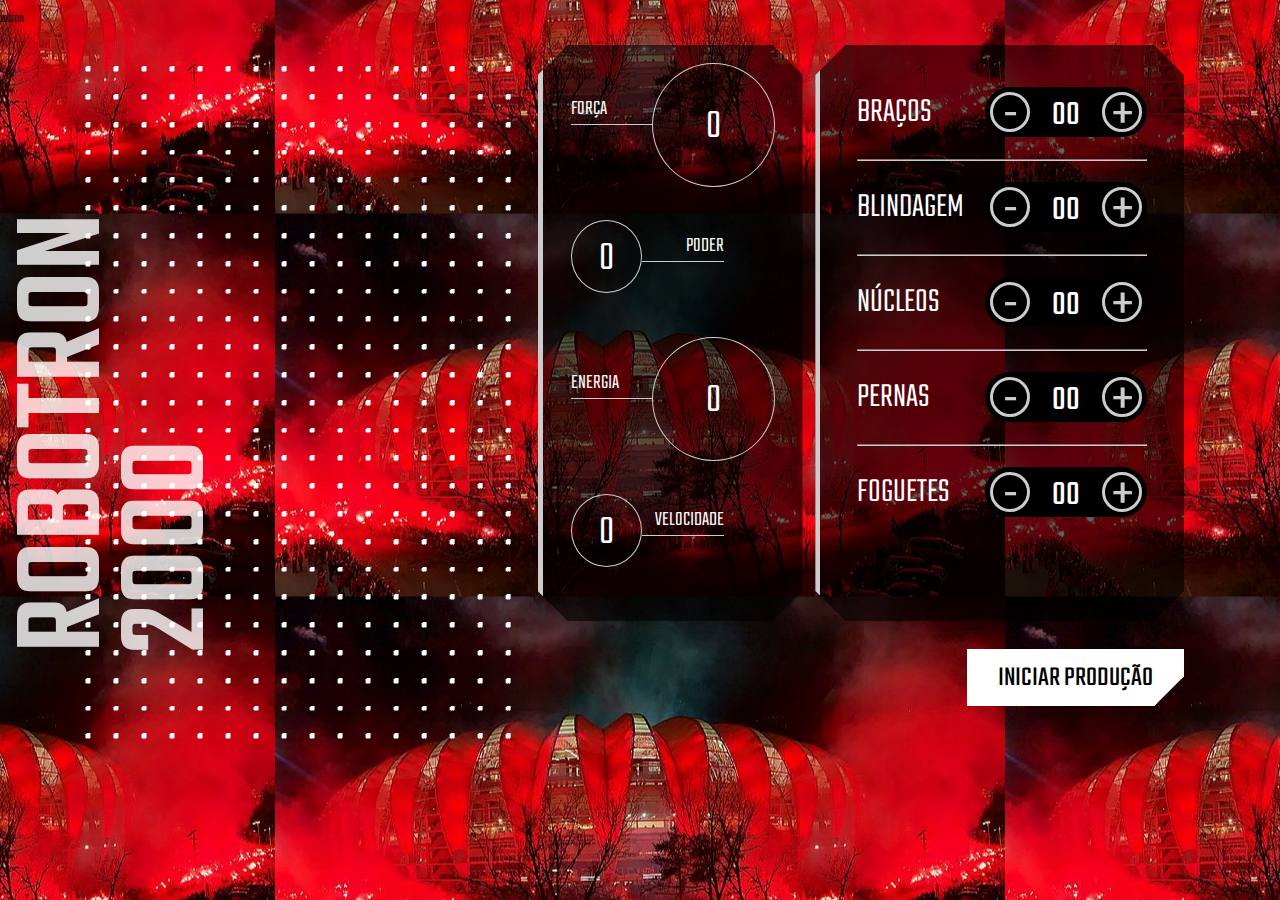
==== Front-end/-robotron-2000-projeto_inicial/index.html @ 2b592216 "Finalizado código" ====
<!DOCTYPE html>
<html lang="en">
<head>
    <meta charset="UTF-8">
    <meta http-equiv="X-UA-Compatible" content="IE=edge">
    <meta name="viewport" content="width=device-width, initial-scale=1.0">
    <link rel="shortcut icon" type="image/jpg" href="img/favicon.ico"/>
    <title>Robotron 2000</title>

    <link rel="stylesheet" href="css/style.css">
    <link rel="preconnect" href="https://fonts.googleapis.com">
    <link rel="preconnect" href="https://fonts.gstatic.com" crossorigin>
    <link href="https://fonts.googleapis.com/css2?family=Teko:wght@300;500&display=swap" rel="stylesheet"> 

</head>
<body>
    <main>
        <section class="robotron">
            <img class="robo" src="img/robotron.png" alt="Robotron">
            <figcaption class="titulo">ROBOTRON <br>2000</figcaption>
        </section>

        <section class="box estatisticas">
            <div class="estatistica">
                <p class="estatistica-titulo">Força</p>
                <div class="estatistica-valor">
                    <p class="estatistica-numero" data-estatistica="forca">0</p>
                </div>
            </div>
            <div class="estatistica">
                <p class="estatistica-titulo">Poder</p>
                <div class="estatistica-valor">
                    <p class="estatistica-numero" data-estatistica="poder">0</p>
                </div>
            </div>
            <div class="estatistica">
                <p class="estatistica-titulo">Energia</p>
                <div class="estatistica-valor">
                    <p class="estatistica-numero" data-estatistica="energia">0</p>
                </div>
            </div>
            <div class="estatistica">
                <p class="estatistica-titulo">Velocidade</p>
                <div class="estatistica-valor">
                    <p class="estatistica-numero" data-estatistica="velocidade">0</p>
                </div>
            </div>
        </section>

        <section class="equipamentos">
            <form action="" class="montador">
                <div class="box montador-conteudo">
                    <div class="peca">
                        <label for="" class="peca-titulo">Braços</label>
                        <div class="controle">
                            <buttom class="controle-ajuste" data-controle="-" data-peca="bracos">-</buttom>
                            <input type="text" class="controle-contador" value="00" data-contador>
                            <buttom class="controle-ajuste" data-controle="+" data-peca="bracos">+</buttom>
                        </div>
                    </div>
                    <hr class="linha">
                    <div class="peca">
                        <label for="" class="peca-titulo">Blindagem</label>
                        <div class="controle">
                            <buttom class="controle-ajuste" data-controle="-" data-peca="blidagem">-</buttom>
                            <input type="text" class="controle-contador" value="00" data-contador>
                            <buttom class="controle-ajuste" data-controle="+" data-peca="blidagem">+</buttom>
                        </div>
                    </div>
                    <hr class="linha">
                    <div class="peca">
                        <label for="" class="peca-titulo">Núcleos</label>
                        <div class="controle">
                            <buttom class="controle-ajuste" data-controle="-" data-peca="nucleos">-</buttom>
                            <input type="text" class="controle-contador" value="00" data-contador>
                            <buttom class="controle-ajuste" data-controle="+" data-peca="nucleos">+</buttom>
                        </div>
                    </div>
                    <hr class="linha">
                    <div class="peca">
                        <label for="" class="peca-titulo">Pernas</label>
                        <div class="controle">
                            <buttom class="controle-ajuste" data-controle="-" data-peca="pernas">-</buttom>
                            <input type="text" class="controle-contador" value="00" data-contador>
                            <buttom class="controle-ajuste" data-controle="+" data-peca="pernas">+</buttom>
                        </div>
                    </div>
                    <hr class="linha">
                    <div class="peca">
                        <label for="" class="peca-titulo">Foguetes</label>
                        <div class="controle">
                            <buttom class="controle-ajuste" data-controle="-" data-peca="foguetes">-</buttom>
                            <input type="text" class="controle-contador" value="00" data-contador>
                            <buttom class="controle-ajuste" data-controle="+" data-peca="foguetes">+</buttom>
                        </div>
                    </div>
                </div>
                <input type="submit" value="Iniciar produção" class="producao" id="producao">
            </form>
        </section>
    </main>
    <script src="main.js"></script>
</body>
</html>
---- Front-end/-robotron-2000-projeto_inicial/css/style.css ----
:root {
    --main-cinza: #CCCCCC;
    --main-branco: #FFFFFF;
    --main-preto: #000000;
}

* {
    box-sizing: border-box;
}

body {
    background: url(../img/fundo.jpg);
    background-position: center center;
    background-size: cover cover;
    padding: 0;
    margin: 0;
    font-weight: 300;
}

body, input {
    font-family: 'Teko', sans-serif;
}

main {
    width: 80vw;
    height: 80vh;
    margin: 10vh 8vw 10vh 12vw;
    display: flex;
    gap: 1vw;
}

.robotron {
    background: url(../img/estrutura.png) no-repeat;
    background-position: center center;
    margin: 0;
    flex-basis: 40%;
    position: relative;
}

.robo {
    height: 110%;
    z-index: 1;
    position: absolute;
    left: -20%;
    top: -5%;
}

.titulo {
    transform: rotate(180deg);
    font-weight: 500;
    font-size: 130px;
    position: absolute;
    bottom: 7rem;
    left: -3rem;
    line-height: 0.8;
    writing-mode: vertical-rl;
    text-orientation: mixed;
    color: rgba(255,255,255,0.8)
}

.box {
    background: rgba(0,0,0,0.6);
    clip-path: polygon(calc(100% - 30px) 0, 100% 30px, 100% calc(100% - 30px), calc(100% - 30px) 100%, 30px 100%, 0 calc(100% - 30px), 0 30px, 30px 0);
    border-left: 5px solid var(--main-cinza);
    height: 80%;
}

/****************************** Equipamentos *****/

.equipamentos {
    flex-basis: 32%;
}

.montador {
    height: 100%;;
}

.montador-conteudo {
    padding: 2em 10%;
}

.peca {
    padding: 1em 0;
}

.peca-titulo {
    color: var(--main-branco);
    text-transform: uppercase;
    font-size: 2.5em;
}

.controle {
    background: var(--main-preto);
    border-radius: 25px;
    float: right;
    display: inline-flex;
    padding: 5px;
    align-items: center;
    align-self: flex-end;
}

.controle-contador {
    width: 40px;
    height: 35px;
    background: none;
    border: 0;
    margin: 0 1rem;
    color: var(--main-branco);
    text-align: center;
    font-size: 2.5em;
    display: inline-flex;
    align-items: center;
    padding-top: 8px;
}

.controle-ajuste {
    display: inline-block;
    width: 40px;
    height: 40px;
    line-height: 44px;
    border-radius: 50%;
    color: var(--main-cinza);
    font-size: 4em;
    background: var(--main-preto);
    text-align: center;
    border: 3px solid var(--main-cinza);
    cursor: pointer;
}

.linha {
    border-color: var(--main-cinza);
}

.producao {
    margin-top: 1em;
    font-size: 2em;
    text-transform: uppercase;
    padding: 0.2em 1em;
    float: right;
    border: 3px solid var(--main-branco);
    background: var(--main-branco);
    clip-path: polygon(100% 0, 100% calc(100% - 30px), calc(100% - 30px) 100%, 0 100%, 0 0);
    cursor: pointer;
}

.producao:hover {
    background: var(--main-preto);
    color: var(--main-branco)
}



/****************************** Estatísticas *****/
.estatisticas {
    flex-basis: 23%;
    padding: 2em 2em 0;
}

.estatistica {
    color: var(--main-branco);
    display: flex;
    align-items: flex-start;
    height: 25%;
}

.estatistica-titulo {
    font-size: 1.5em;
    border-bottom: 1px solid var(--main-cinza);
    flex-basis: 40%;
    text-transform: uppercase;
    order: 1
}

.estatistica-valor {
    flex-basis: 60%;
    position: relative;
    margin: 10px 0 0;
    order: 2;
    margin: -10px 0 0;
}

.estatistica-valor::after {
    content: "";
    display: block;
    padding-bottom: 100%;
    border: 1px solid var(--main-cinza);
    border-radius: 50%;
}

.estatistica-numero {
    position: absolute;
    top: 50%;
    transform: translateY(-46%);
    width: 100%;
    line-height: 100%;
    text-align: center;
    font-size: 3em;
    margin: 0;
}

.estatistica:nth-child(2n) .estatistica-titulo {
    order: 2;
    text-align: right;
}

.estatistica:nth-child(2n) .estatistica-valor {
    order: 1;
    flex-basis: 35%;
    margin: 10px 0 0;
}

@media screen and (max-width: 1600px) {
    body { 
        font-size: 14px;
    }
    main {
        width: 90vw;
        height: 80vh;
        margin: 5vh auto;
    }
}

@media screen and (max-width: 1200px) {
    body { 
        font-size: 13px;
    }

    main {
        width: 96vw;
        height: 80vh;
        margin: 10vh auto;
    }
}
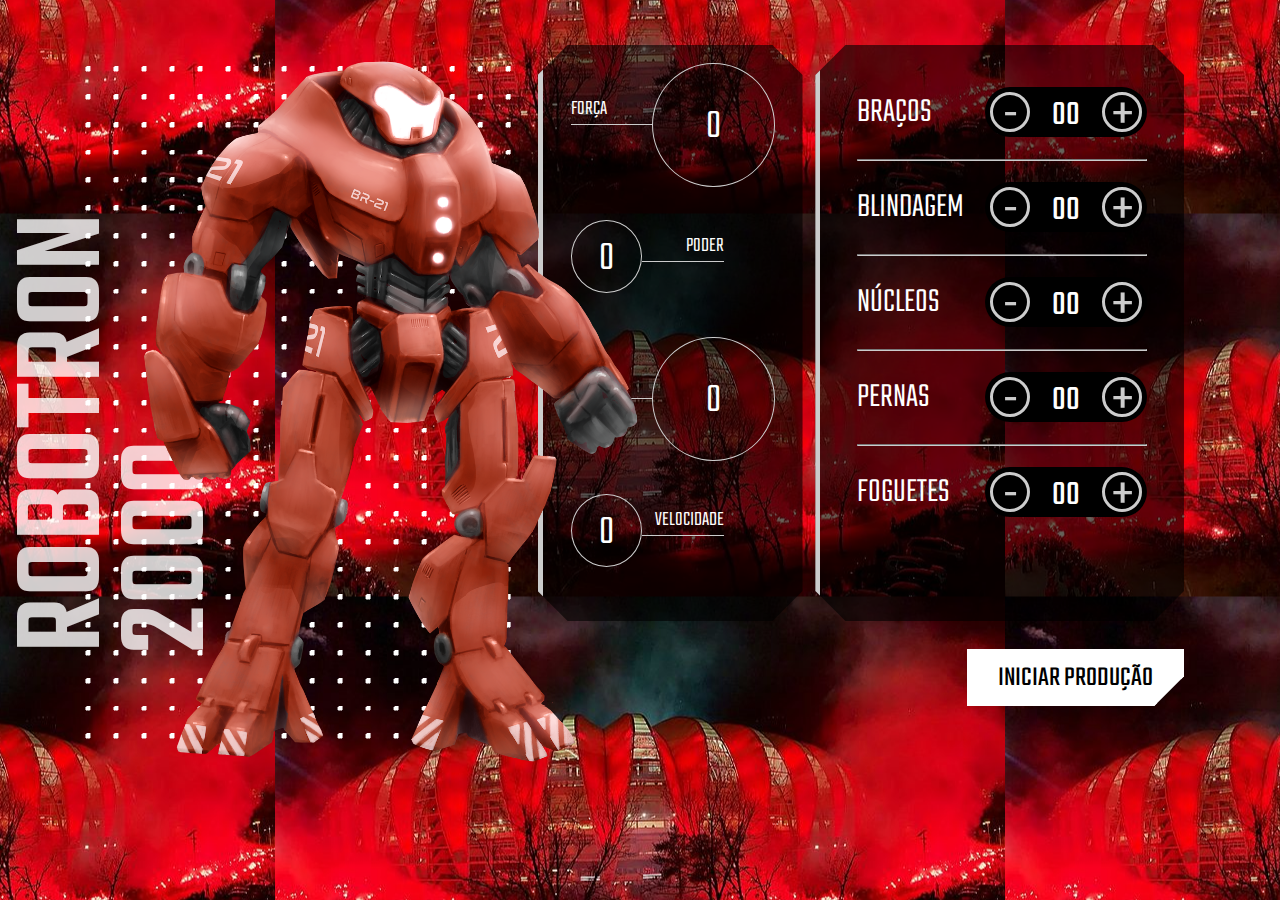
==== commit 9c426183: "Ajeitando nomenclatura" ====
--- a/Front-end/-robotron-2000-projeto_inicial/index.html
+++ b/Front-end/-robotron-2000-projeto_inicial/index.html
@@ -4,7 +4,7 @@
     <meta charset="UTF-8">
     <meta http-equiv="X-UA-Compatible" content="IE=edge">
     <meta name="viewport" content="width=device-width, initial-scale=1.0">
-    <link rel="shortcut icon" type="image/jpg" href="img/favicon.ico"/>
+    <link rel="shortcut icon" type="image/jpg" href="img/Robotron.png"/>
     <title>Robotron 2000</title>
 
     <link rel="stylesheet" href="css/style.css">
@@ -16,7 +16,7 @@
 <body>
     <main>
         <section class="robotron">
-            <img class="robo" src="img/robotron.png" alt="Robotron">
+            <img class="robo" src="img/Robotron.png" alt="Robotron">
             <figcaption class="titulo">ROBOTRON <br>2000</figcaption>
         </section>
 
